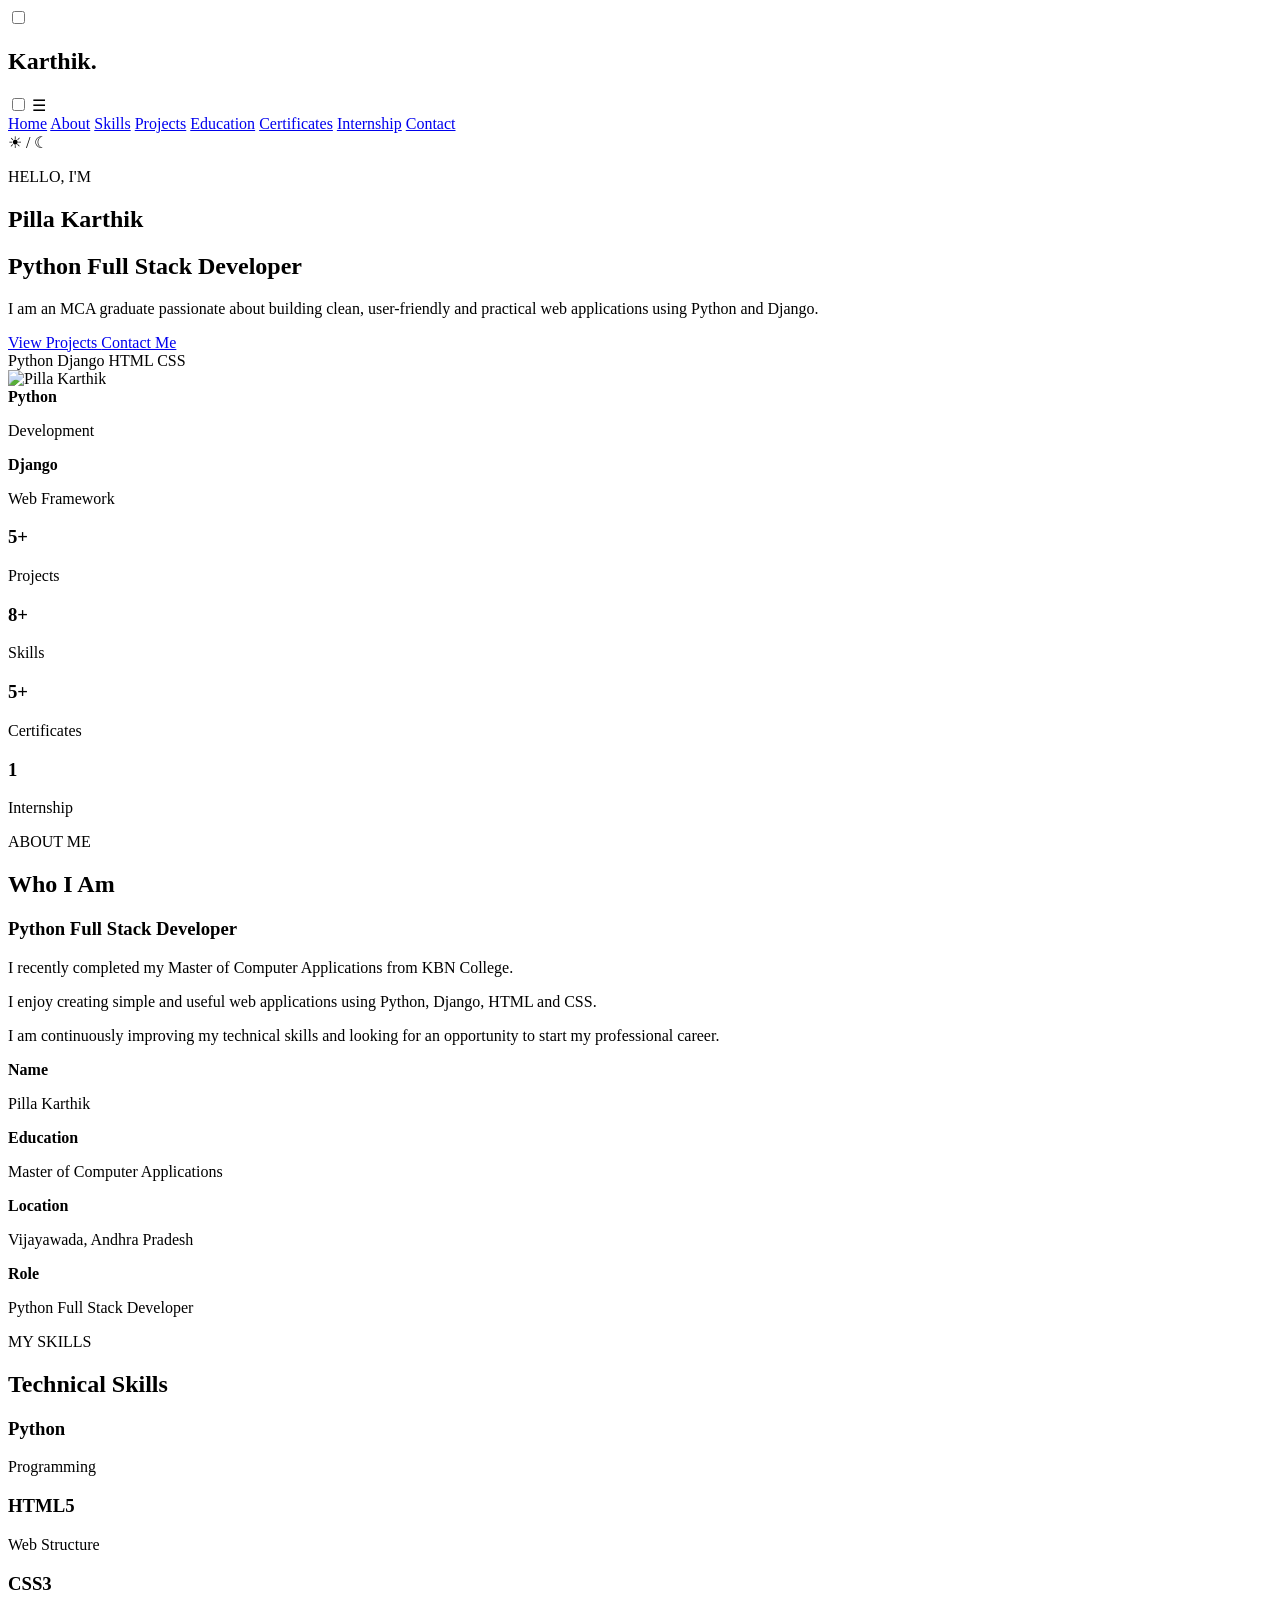
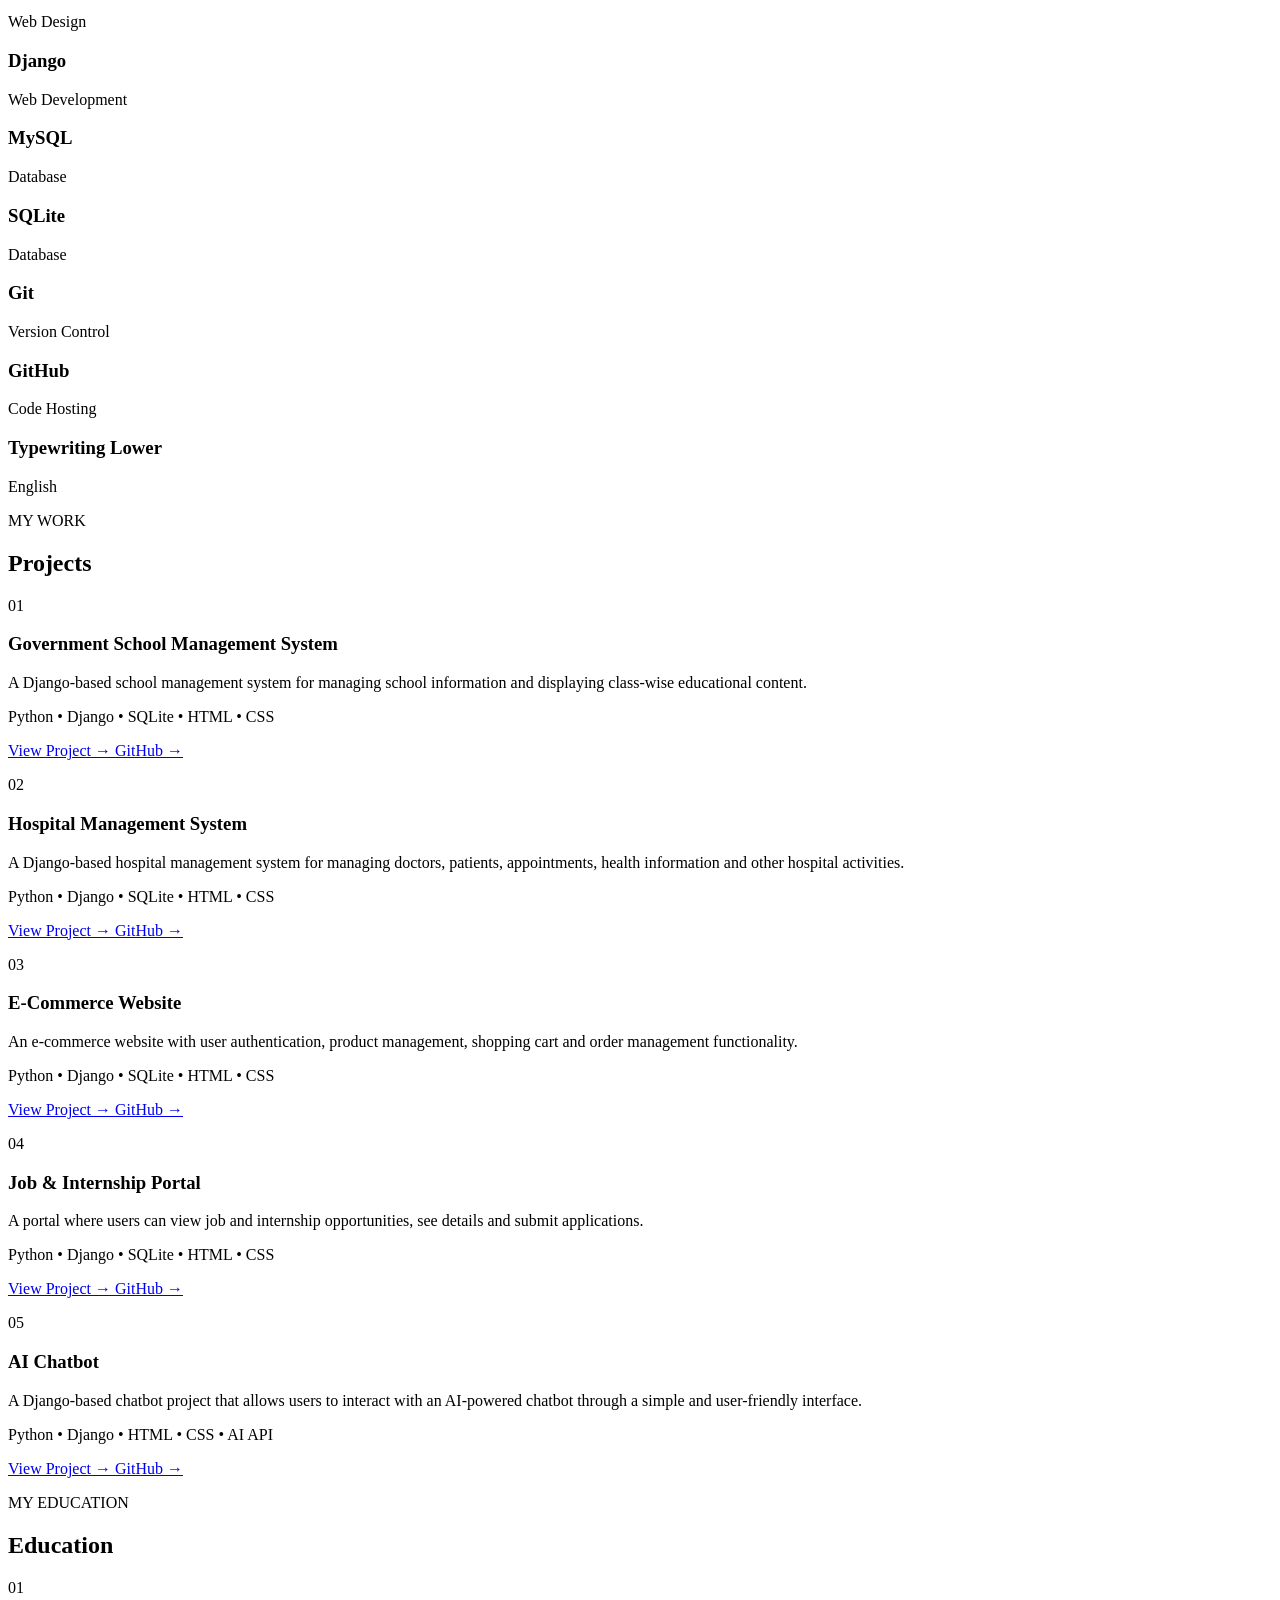
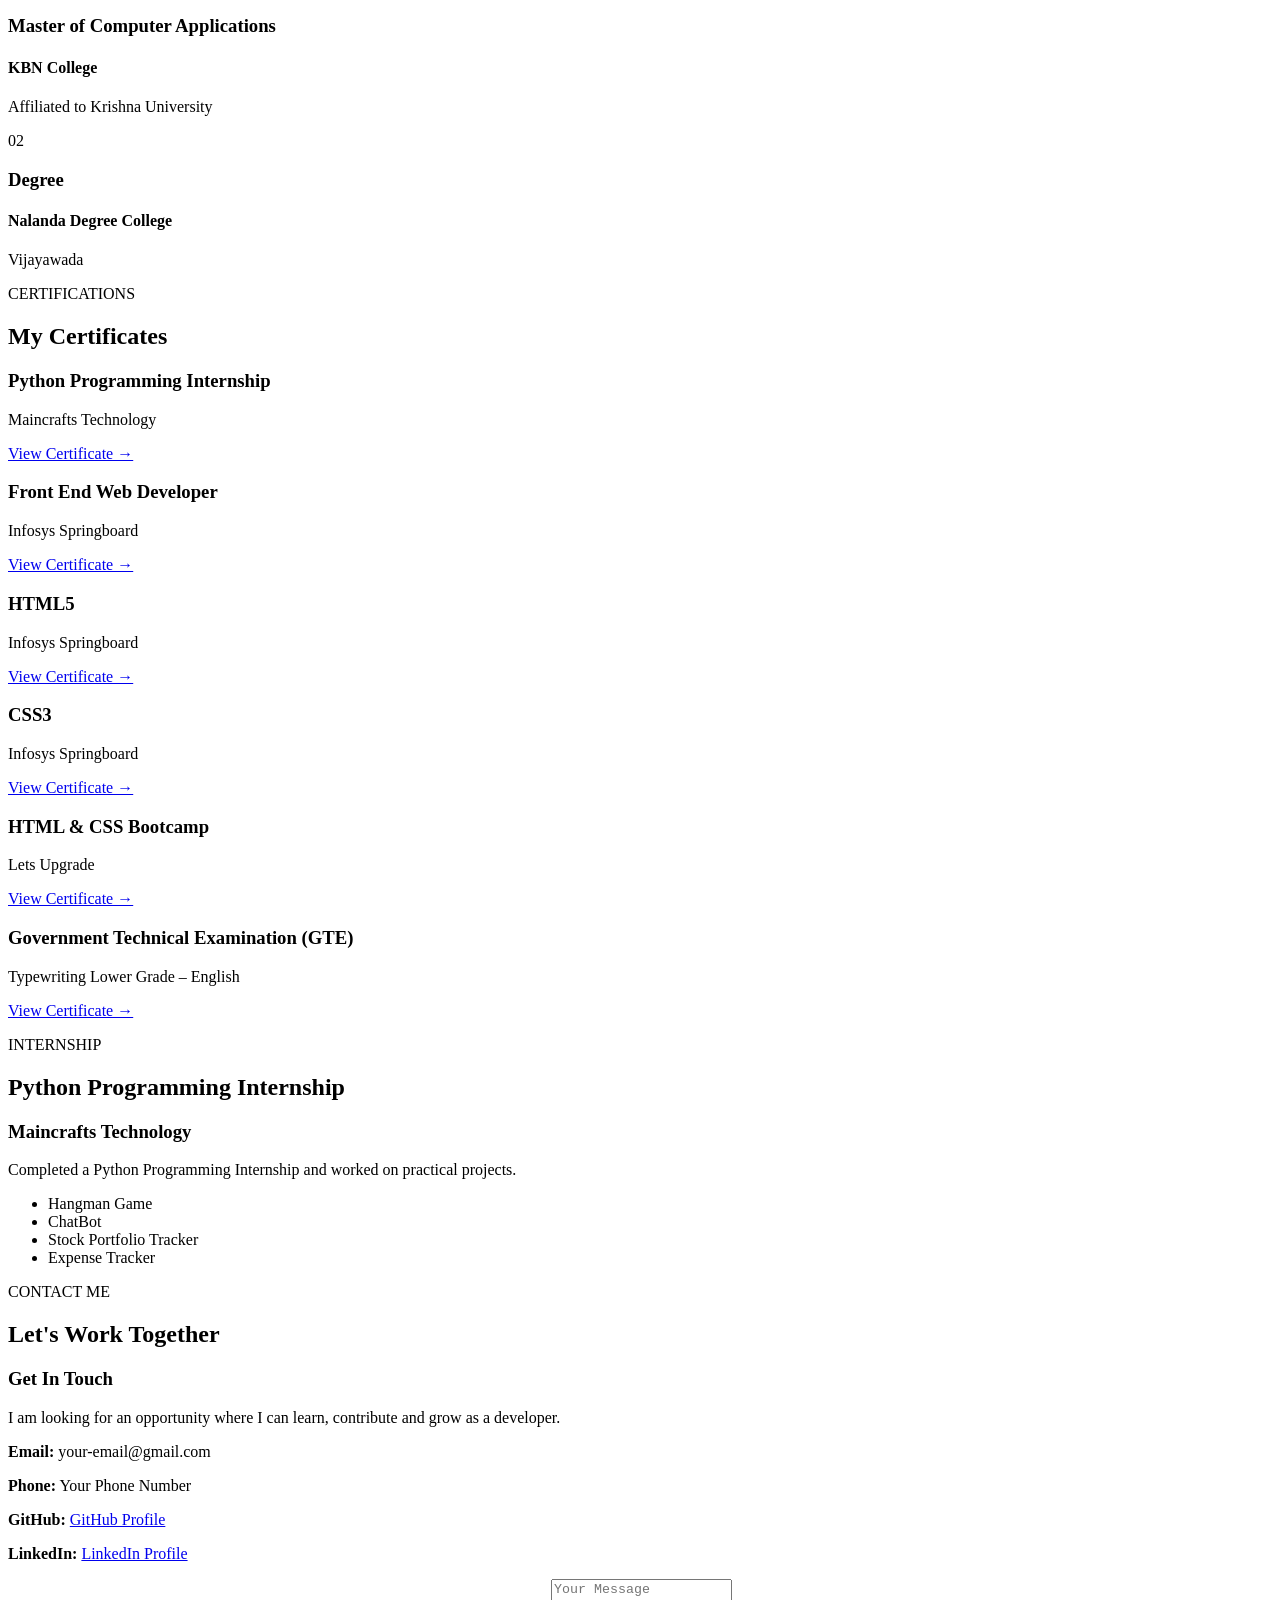
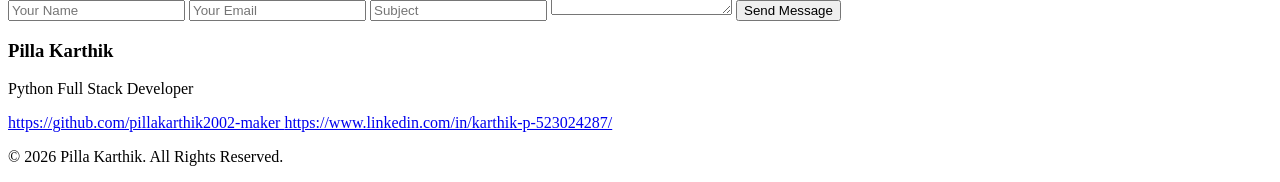
==== index.html @ e32dedef "Rename pilla-karthik-portfolio/portfolio/index.html to index.html" ====
<!DOCTYPE html>
<html lang="en">

<head>
    <meta charset="UTF-8">
    <meta name="viewport" content="width=device-width, initial-scale=1.0">

    <title>Pilla Karthik | Python Full Stack Developer</title>

    <link rel="stylesheet" href="style.css">
</head>

<body>

    <!-- Dark and Light Theme -->
    <input type="checkbox" id="theme">

    <div class="website">

        <!-- Header -->
        <header>
            <div class="container navbar">

                <div class="logo">
                    <h2>Karthik<span>.</span></h2>
                </div>

                <input type="checkbox" id="menu">

                <label for="menu" class="menu-button">
                    ☰
                </label>

                <nav>
                    <a href="#home">Home</a>
                    <a href="#about">About</a>
                    <a href="#skills">Skills</a>
                    <a href="#projects">Projects</a>
                    <a href="#education">Education</a>
                    <a href="#certifications">Certificates</a>
                    <a href="#internship">Internship</a>
                    <a href="#contact">Contact</a>
                </nav>

                <label for="theme" class="theme-button">
                    ☀ / ☾
                </label>

            </div>
        </header>


        <!-- Hero Section -->
        <section id="home" class="hero">

            <div class="container hero-content">

                <div class="hero-text">

                    <p class="small-heading">
                        HELLO, I'M
                    </p>

                    <h1>
                        Pilla <span>Karthik</span>
                    </h1>

                    <h2>
                        Python Full Stack Developer
                    </h2>

                    <p>
                        I am an MCA graduate passionate about building
                        clean, user-friendly and practical web applications
                        using Python and Django.
                    </p>

                    <div class="buttons">

                        <a href="#projects" class="button">
                            View Projects
                        </a>

                        <a href="#contact" class="button button-light">
                            Contact Me
                        </a>

                    </div>

                    <div class="technology">

                        <span>Python</span>
                        <span>Django</span>
                        <span>HTML</span>
                        <span>CSS</span>

                    </div>

                </div>


                <div class="hero-image">

                    <div class="profile-circle">

                        <img src="images/profile.jpg" alt="Pilla Karthik">

                    </div>

                    <div class="small-card python-card">
                        <strong>Python</strong>
                        <p>Development</p>
                    </div>

                    <div class="small-card django-card">
                        <strong>Django</strong>
                        <p>Web Framework</p>
                    </div>

                </div>

            </div>


            <!-- Hero Statistics -->
            <div class="container statistics">

                <div class="stat">
                    <h3>5+</h3>
                    <p>Projects</p>
                </div>

                <div class="stat">
                    <h3>8+</h3>
                    <p>Skills</p>
                </div>

                <div class="stat">
                    <h3>5+</h3>
                    <p>Certificates</p>
                </div>

                <div class="stat">
                    <h3>1</h3>
                    <p>Internship</p>
                </div>

            </div>

        </section>


        <!-- About Section -->
        <section id="about" class="section">

            <div class="container">

                <div class="section-title">

                    <p>ABOUT ME</p>

                    <h2>Who I Am</h2>

                </div>


                <div class="about-content">

                    <div class="about-text">

                        <h3>
                            Python Full Stack Developer
                        </h3>

                        <p>
                            I recently completed my Master of Computer
                            Applications from KBN College.
                        </p>

                        <p>
                            I enjoy creating simple and useful web
                            applications using Python, Django, HTML
                            and CSS.
                        </p>

                        <p>
                            I am continuously improving my technical
                            skills and looking for an opportunity to
                            start my professional career.
                        </p>

                    </div>


                    <div class="about-info">

                        <div>
                            <strong>Name</strong>
                            <p>Pilla Karthik</p>
                        </div>

                        <div>
                            <strong>Education</strong>
                            <p>Master of Computer Applications</p>
                        </div>

                        <div>
                            <strong>Location</strong>
                            <p>Vijayawada, Andhra Pradesh</p>
                        </div>

                        <div>
                            <strong>Role</strong>
                            <p>Python Full Stack Developer</p>
                        </div>

                    </div>

                </div>

            </div>

        </section>


        <!-- Skills Section -->
        <section id="skills" class="section gray">

            <div class="container">

                <div class="section-title">

                    <p>MY SKILLS</p>

                    <h2>Technical Skills</h2>

                </div>


                <div class="skills">

                    <div class="skill">
                        <h3>Python</h3>
                        <p>Programming</p>
                    </div>

                    <div class="skill">
                        <h3>HTML5</h3>
                        <p>Web Structure</p>
                    </div>

                    <div class="skill">
                        <h3>CSS3</h3>
                        <p>Web Design</p>
                    </div>

                    <div class="skill">
                        <h3>Django</h3>
                        <p>Web Development</p>
                    </div>

                    <div class="skill">
                        <h3>MySQL</h3>
                        <p>Database</p>
                    </div>

                    <div class="skill">
                        <h3>SQLite</h3>
                        <p>Database</p>
                    </div>

                    <div class="skill">
                        <h3>Git</h3>
                        <p>Version Control</p>
                    </div>

                    <div class="skill">
                        <h3>GitHub</h3>
                        <p>Code Hosting</p>
                    </div>
                    <div class="skill">
                        <h3>Typewriting Lower</h3>
                        <p>English</p>
                    </div>

                </div>

            </div>

        </section>


        <!-- Projects Section -->
        <!-- Projects Section -->
        <section id="projects" class="section">

            <div class="container">

                <div class="section-title">

                    <p>MY WORK</p>

                    <h2>Projects</h2>

                </div>


                <div class="projects">

                    <!-- Project 1 -->
                    <div class="project">

                        <p class="number">01</p>

                        <h3>
                            Government School Management System
                        </h3>

                        <p>
                            A Django-based school management system for
                            managing school information and displaying
                            class-wise educational content.
                        </p>

                        <p class="tools">
                            Python • Django • SQLite • HTML • CSS
                        </p>

                        <div class="project-links">

                            <a href="#">
                                View Project →
                            </a>

                            <a href="https://github.com/pillakarthik2002-maker/government-school-management-system"
                                target="_blank">
                                GitHub →
                            </a>

                        </div>

                    </div>


                    <!-- Project 2 -->
                    <div class="project">

                        <p class="number">02</p>

                        <h3>
                            Hospital Management System
                        </h3>

                        <p>
                            A Django-based hospital management system
                            for managing doctors, patients, appointments,
                            health information and other hospital activities.
                        </p>

                        <p class="tools">
                            Python • Django • SQLite • HTML • CSS
                        </p>

                        <div class="project-links">

                            <a href="#">
                                View Project →
                            </a>

                            <a href="https://github.com/pillakarthik2002-maker/hospital-management-system"
                                target="_blank">
                                GitHub →
                            </a>

                        </div>

                    </div>


                    <!-- Project 3 -->
                    <div class="project">

                        <p class="number">03</p>

                        <h3>
                            E-Commerce Website
                        </h3>

                        <p>
                            An e-commerce website with user authentication,
                            product management, shopping cart and
                            order management functionality.
                        </p>

                        <p class="tools">
                            Python • Django • SQLite • HTML • CSS
                        </p>

                        <div class="project-links">

                            <a href="#">
                                View Project →
                            </a>

                            <a href="https://github.com/pillakarthik2002-maker/ecommerce-project" target="_blank">
                                GitHub →
                            </a>

                        </div>

                    </div>


                    <!-- Project 4 -->
                    <div class="project">

                        <p class="number">04</p>

                        <h3>
                            Job & Internship Portal
                        </h3>

                        <p>
                            A portal where users can view job and internship
                            opportunities, see details and submit applications.
                        </p>

                        <p class="tools">
                            Python • Django • SQLite • HTML • CSS
                        </p>

                        <div class="project-links">

                            <a href="#">
                                View Project →
                            </a>

                            <a href="https://github.com/pillakarthik2002-maker/job-portal" target="_blank">
                                GitHub →
                            </a>

                        </div>

                    </div>


                    <!-- Project 5 -->
                    <div class="project">

                        <p class="number">05</p>

                        <h3>
                            AI Chatbot
                        </h3>

                        <p>
                            A Django-based chatbot project that allows
                            users to interact with an AI-powered chatbot
                            through a simple and user-friendly interface.
                        </p>

                        <p class="tools">
                            Python • Django • HTML • CSS • AI API
                        </p>

                        <div class="project-links">

                            <a href="#">
                                View Project →
                            </a>

                            <a href="#" target="_blank">
                                GitHub →
                            </a>

                        </div>

                    </div>

                </div>

            </div>

        </section>


        <!-- Education Section -->
        <section id="education" class="section gray">

            <div class="container">

                <div class="section-title">

                    <p>MY EDUCATION</p>

                    <h2>Education</h2>

                </div>


                <div class="education">

                    <div class="education-card">

                        <p class="number">
                            01
                        </p>

                        <h3>
                            Master of Computer Applications
                        </h3>

                        <h4>
                            KBN College
                        </h4>

                        <p>
                            Affiliated to Krishna University
                        </p>

                    </div>


                    <div class="education-card">

                        <p class="number">
                            02
                        </p>

                        <h3>
                            Degree
                        </h3>

                        <h4>
                            Nalanda Degree College
                        </h4>

                        <p>
                            Vijayawada
                        </p>

                    </div>

                </div>

            </div>

        </section>


        <!-- Certifications -->
        <section id="certifications" class="section">

            <div class="container">

                <div class="section-title">

                    <p>CERTIFICATIONS</p>

                    <h2>My Certificates</h2>

                </div>


                <div class="certificates">

                    <div class="certificate">

                        <h3>
                            Python Programming Internship
                        </h3>

                        <p>
                            Maincrafts Technology
                        </p>

                        <a href="#">
                            View Certificate →
                        </a>

                    </div>


                    <div class="certificate">

                        <h3>
                            Front End Web Developer
                        </h3>

                        <p>
                            Infosys Springboard
                        </p>

                        <a href="#">
                            View Certificate →
                        </a>

                    </div>


                    <div class="certificate">

                        <h3>
                            HTML5
                        </h3>

                        <p>
                            Infosys Springboard
                        </p>

                        <a href="#">
                            View Certificate →
                        </a>

                    </div>


                    <div class="certificate">

                        <h3>
                            CSS3
                        </h3>

                        <p>
                            Infosys Springboard
                        </p>

                        <a href="#">
                            View Certificate →
                        </a>

                    </div>


                    <div class="certificate">

                        <h3>
                            HTML & CSS Bootcamp
                        </h3>

                        <p>
                            Lets Upgrade
                        </p>

                        <a href="#">
                            View Certificate →
                        </a>

                    </div>
                    <div class="certificate">
                        <h3>
                            Government Technical Examination (GTE)
                        </h3>
                        <p>
                            Typewriting Lower Grade – English
                        </p>
                        <a href="#">
                            View Certificate →
                        </a>
                    </div>

                </div>

            </div>

        </section>


        <!-- Internship -->
        <section id="internship" class="section gray">

            <div class="container">

                <div class="section-title">

                    <p>INTERNSHIP</p>

                    <h2>Python Programming Internship</h2>

                </div>


                <div class="internship">

                    <h3>
                        Maincrafts Technology
                    </h3>

                    <p>
                        Completed a Python Programming Internship
                        and worked on practical projects.
                    </p>

                    <ul>
                        <li>Hangman Game</li>
                        <li>ChatBot</li>
                        <li>Stock Portfolio Tracker</li>
                        <li>Expense Tracker</li>
                    </ul>

                </div>

            </div>

        </section>


        <!-- Contact -->
        <section id="contact" class="section">

            <div class="container">

                <div class="section-title">

                    <p>CONTACT ME</p>

                    <h2>Let's Work Together</h2>

                </div>


                <div class="contact">

                    <div class="contact-info">

                        <h3>
                            Get In Touch
                        </h3>

                        <p>
                            I am looking for an opportunity where
                            I can learn, contribute and grow as
                            a developer.
                        </p>

                        <p>
                            <strong>Email:</strong>
                            your-email@gmail.com
                        </p>

                        <p>
                            <strong>Phone:</strong>
                            Your Phone Number
                        </p>

                        <p>
                            <strong>GitHub:</strong>
                            <a href="https://github.com/pillakarthik2002-maker" target="_blank">
                                GitHub Profile
                            </a>
                        </p>

                        <p>
                            <strong>LinkedIn:</strong>
                            <a href="https://www.linkedin.com/in/karthik-p-523024287/" target="_blank">
                                LinkedIn Profile
                            </a>
                        </p>

                    </div>


                    <form>

                        <input type="text" placeholder="Your Name">

                        <input type="email" placeholder="Your Email">

                        <input type="text" placeholder="Subject">

                        <textarea placeholder="Your Message"></textarea>

                        <button type="submit">
                            Send Message
                        </button>

                    </form>

                </div>

            </div>

        </section>


        <!-- Footer -->
        <footer>

            <div class="container">

                <h3>
                    Pilla Karthik
                </h3>

                <p>
                    Python Full Stack Developer
                </p>

                <div class="footer-links">

                    <a href="https://github.com/pillakarthik2002-maker" target="_blank">
                        https://github.com/pillakarthik2002-maker
                    </a>

                    <a href="https://www.linkedin.com/in/karthik-p-523024287/" target="_blank">
                        https://www.linkedin.com/in/karthik-p-523024287/
                    </a>

                </div>

                <p>
                    © 2026 Pilla Karthik. All Rights Reserved.
                </p>

            </div>

        </footer>

    </div>

</body>

</html>
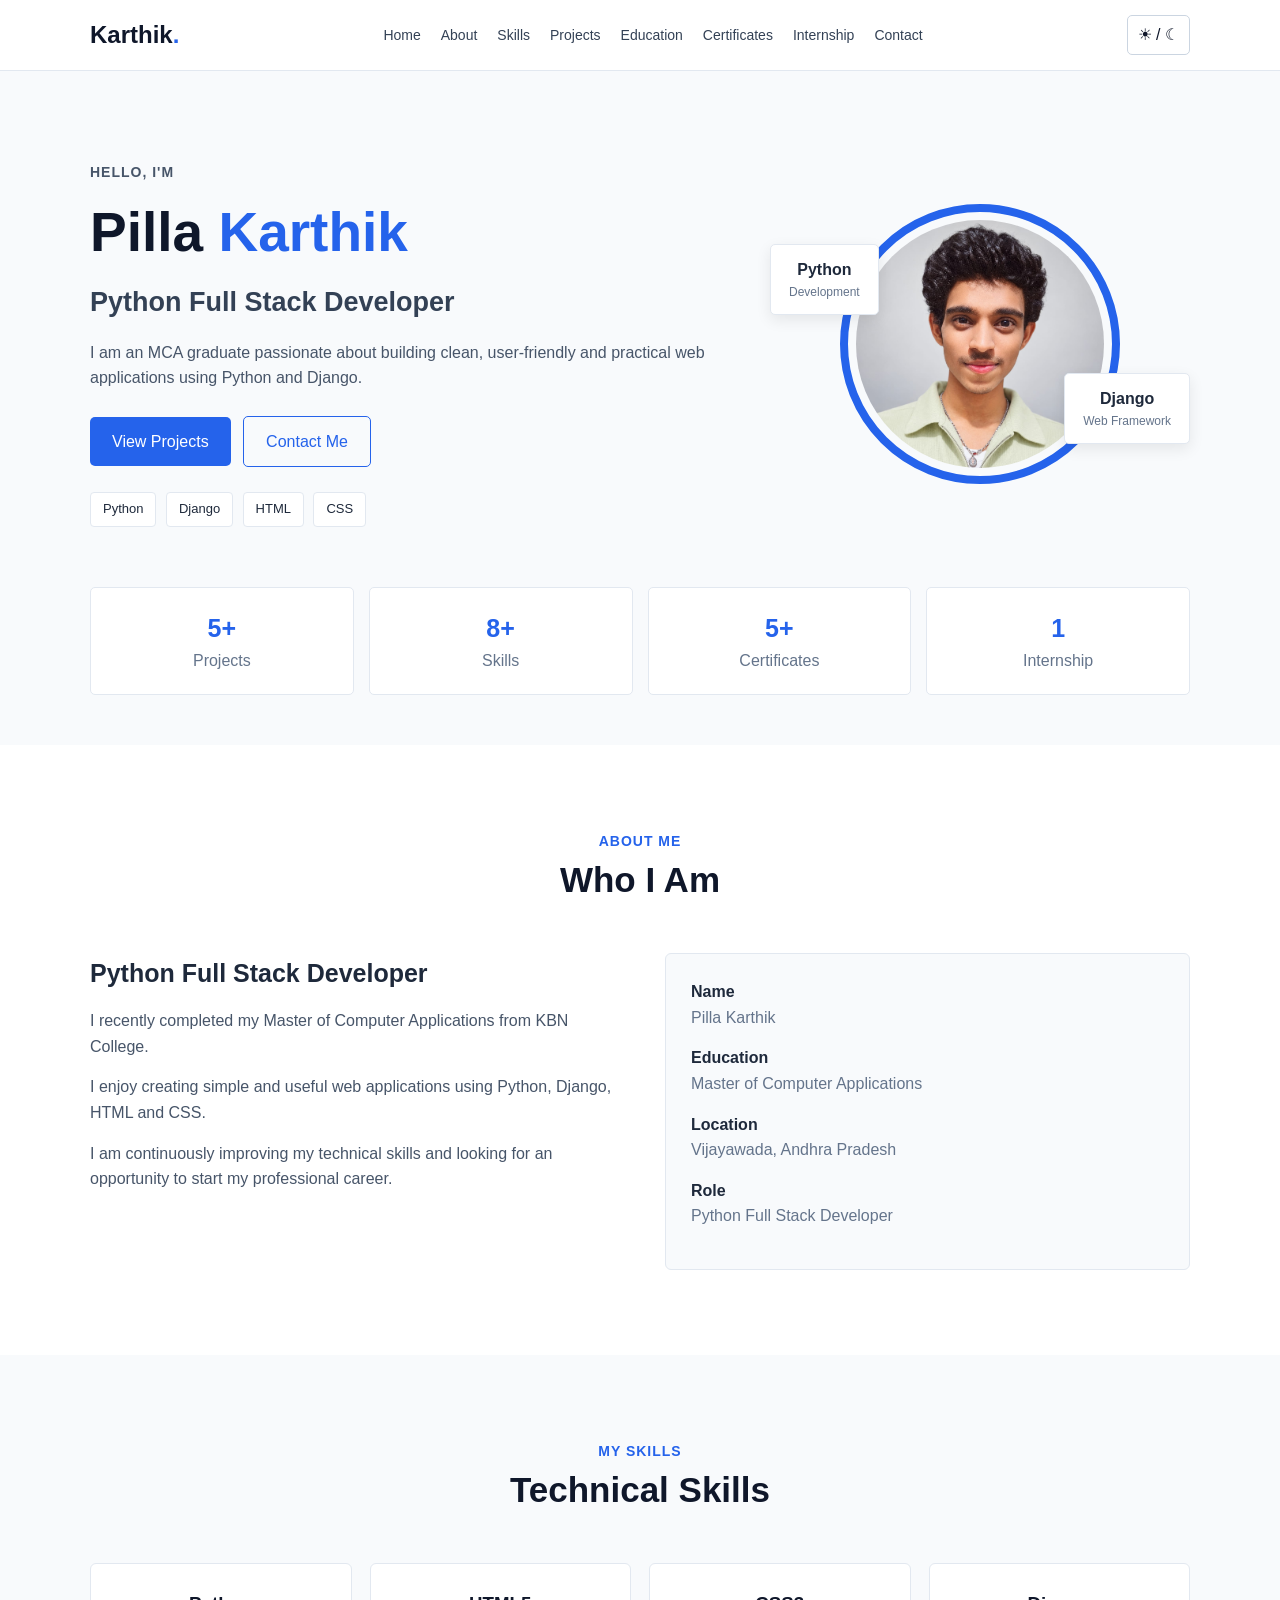
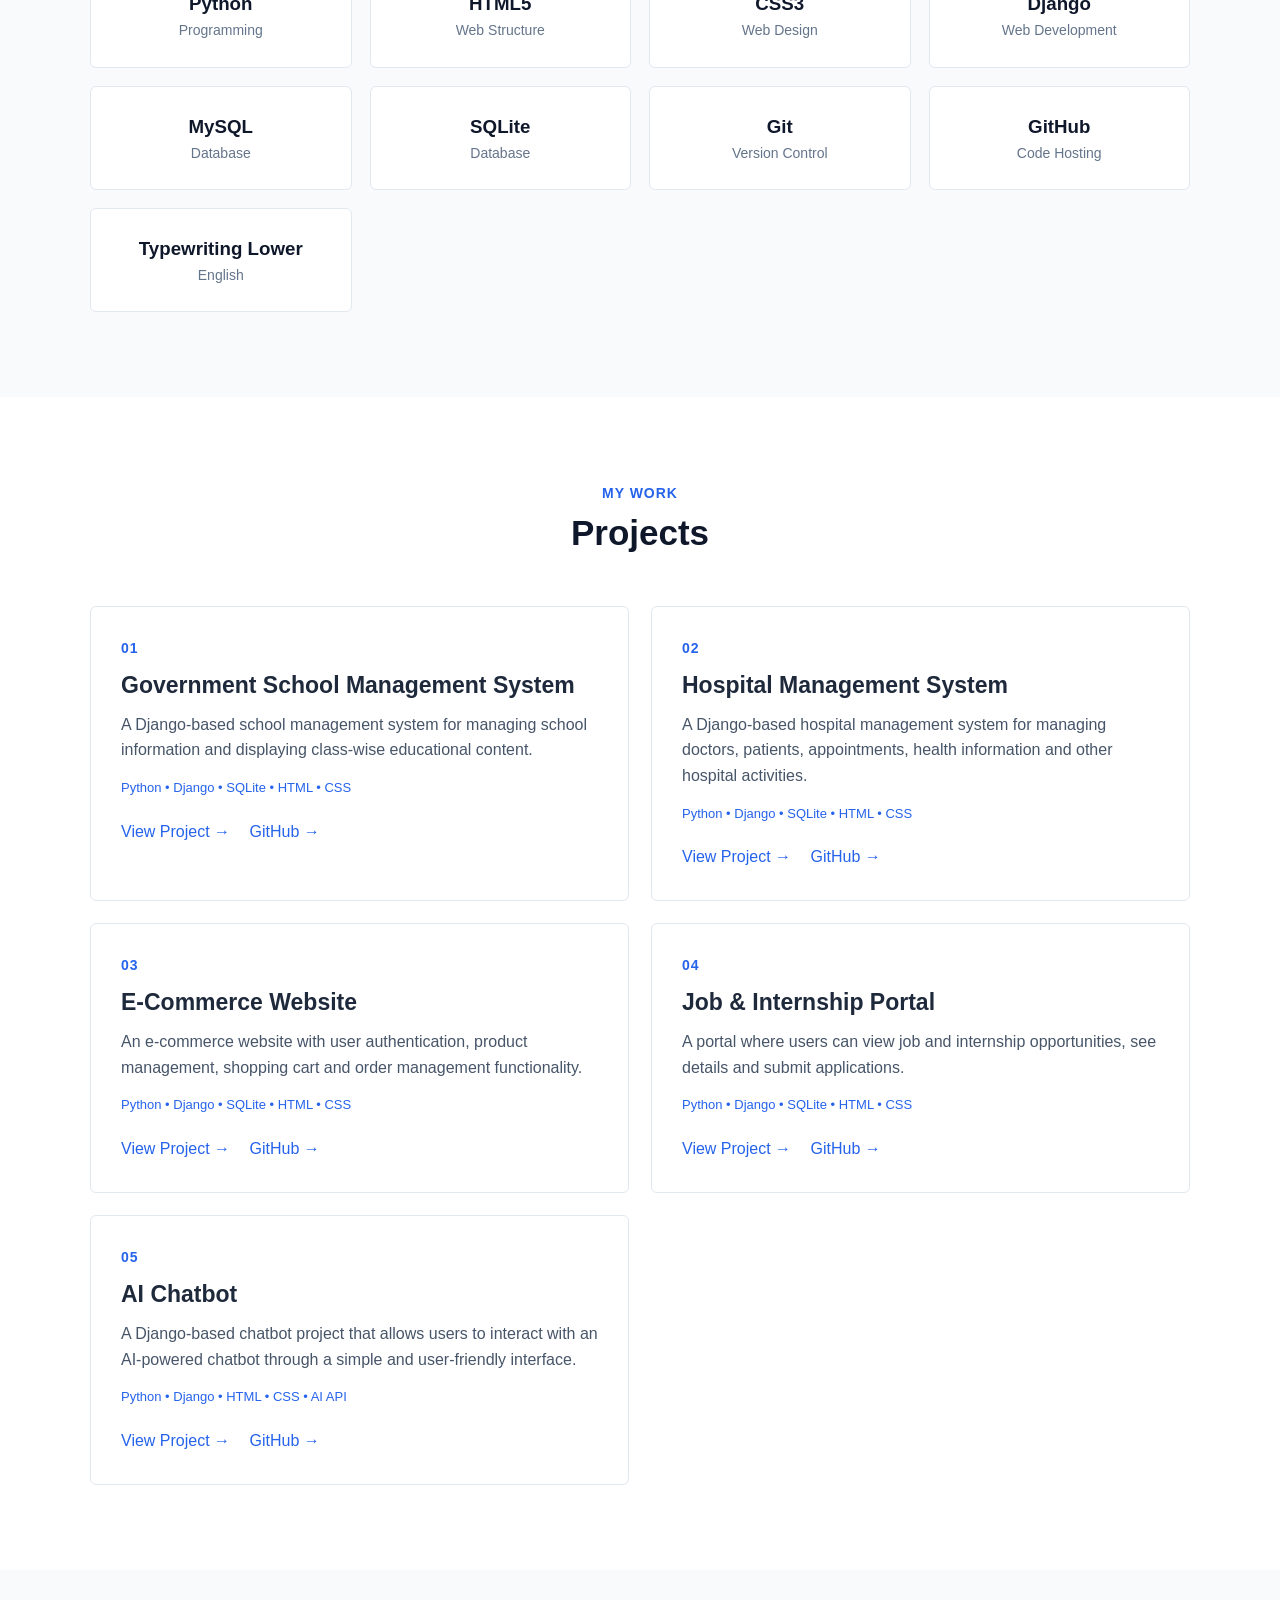
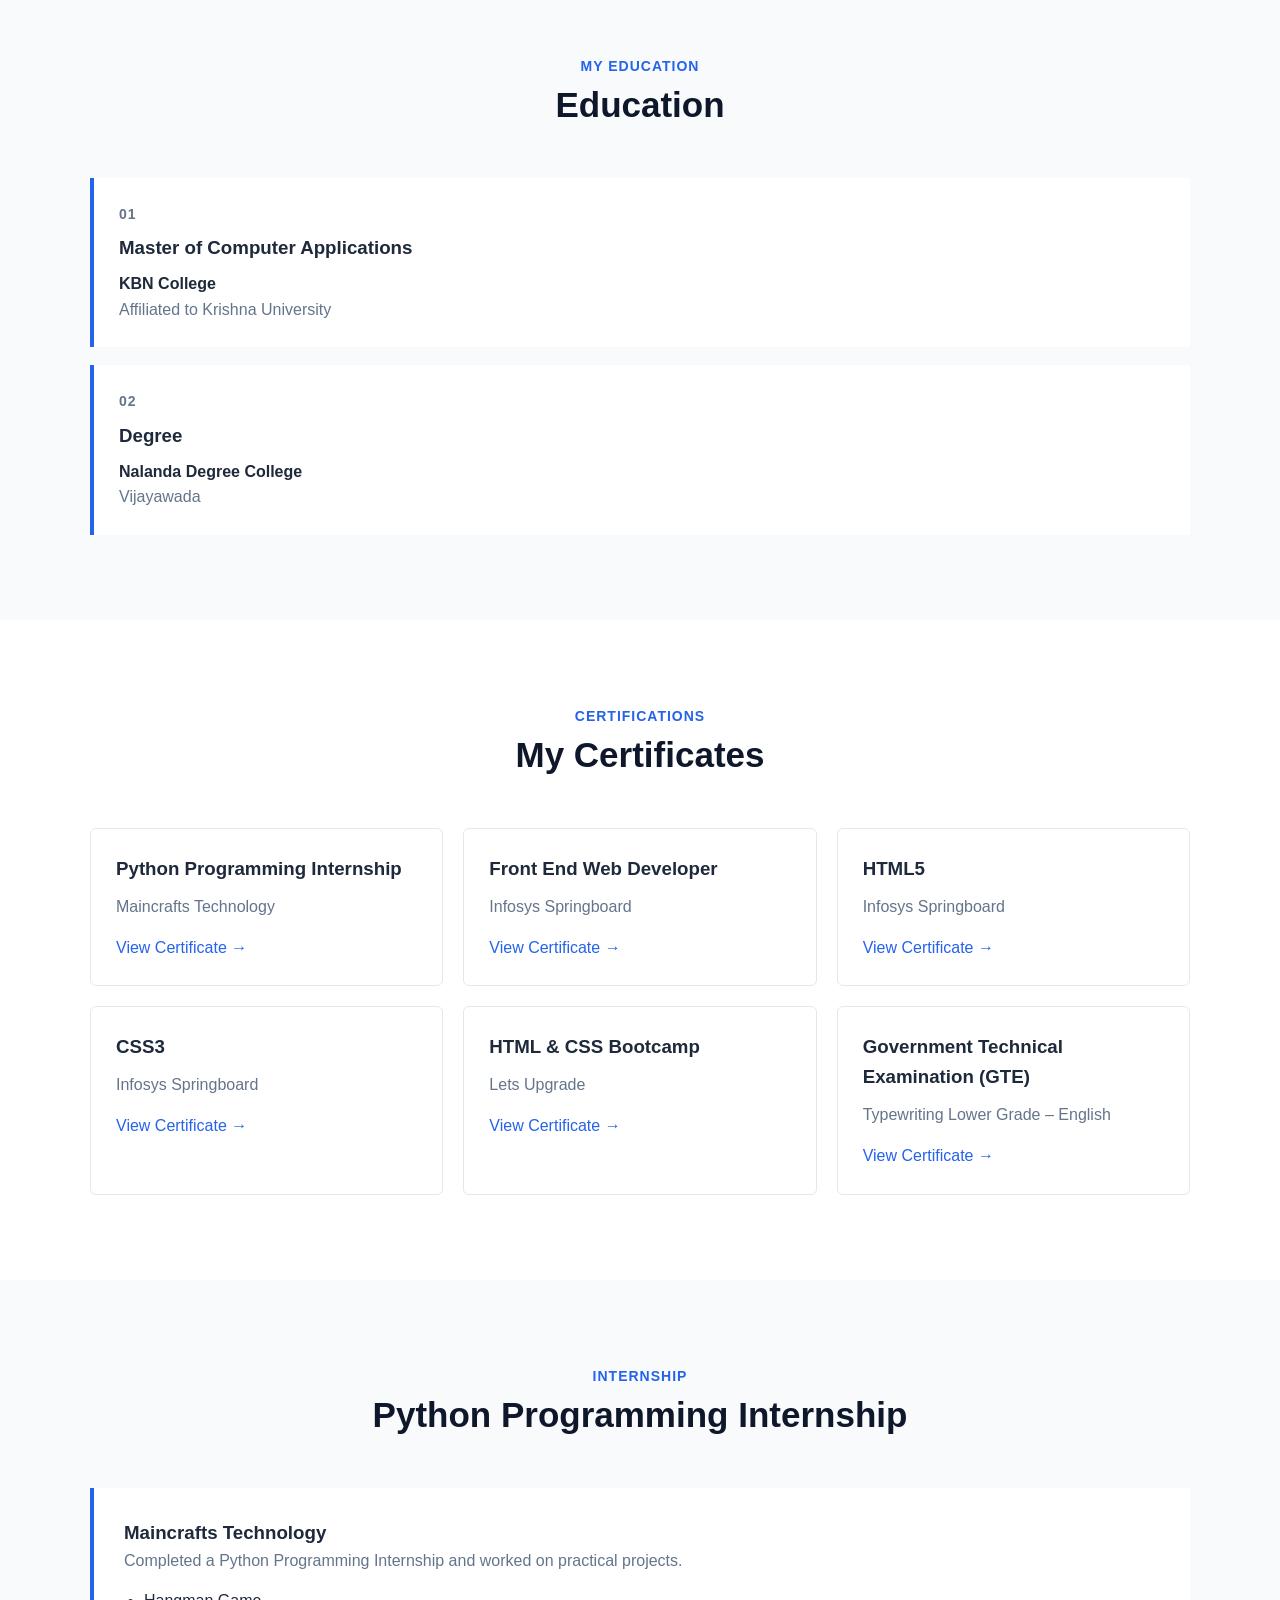
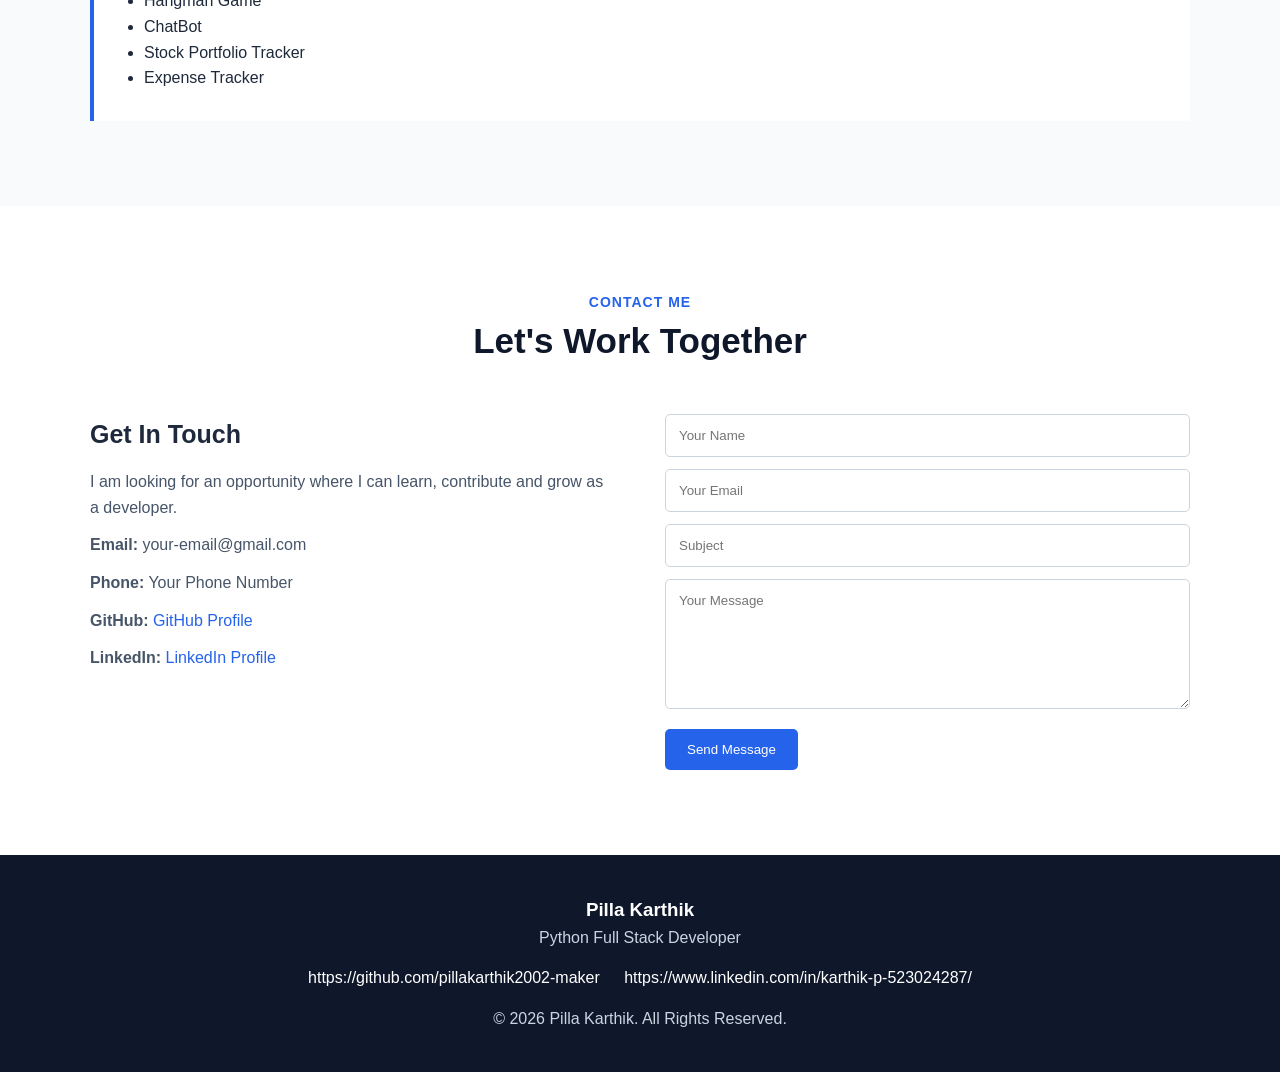
==== commit 83395e5c: "Update image source in index.html" ====
--- a/index.html
+++ b/index.html
@@ -103,7 +103,7 @@
 
                     <div class="profile-circle">
 
-                        <img src="images/profile.jpg" alt="Pilla Karthik">
+                        <img src="profile.jpg" alt="Pilla Karthik">
 
                     </div>
 
--- a/style.css
+++ b/style.css
@@ -0,0 +1,659 @@
+* {
+    margin: 0;
+    padding: 0;
+    box-sizing: border-box;
+}
+
+html {
+    scroll-behavior: smooth;
+}
+
+body {
+    font-family: Arial, sans-serif;
+    background-color: #ffffff;
+    color: #1e293b;
+    line-height: 1.6;
+}
+
+a {
+    text-decoration: none;
+}
+
+.container {
+    width: 90%;
+    max-width: 1100px;
+    margin: auto;
+}
+
+
+/* =========================
+   HEADER
+========================= */
+
+header {
+    background-color: #ffffff;
+    border-bottom: 1px solid #e2e8f0;
+    position: sticky;
+    top: 0;
+    z-index: 10;
+}
+
+.navbar {
+    min-height: 70px;
+    display: flex;
+    align-items: center;
+    justify-content: space-between;
+}
+
+.logo {
+    color: #0f172a;
+}
+
+.logo span {
+    color: #2563eb;
+}
+
+nav {
+    display: flex;
+    gap: 20px;
+}
+
+nav a {
+    color: #334155;
+    font-size: 14px;
+}
+
+nav a:hover {
+    color: #2563eb;
+}
+
+.theme-button {
+    border: 1px solid #cbd5e1;
+    padding: 6px 10px;
+    border-radius: 5px;
+    cursor: pointer;
+    color: #0f172a;
+}
+
+#theme,
+#menu {
+    display: none;
+}
+
+.menu-button {
+    display: none;
+    font-size: 25px;
+    cursor: pointer;
+}
+
+
+/* =========================
+   HERO
+========================= */
+
+.hero {
+    background-color: #f8fafc;
+    padding: 90px 0 50px;
+}
+
+.hero-content {
+    display: grid;
+    grid-template-columns: 1.5fr 1fr;
+    align-items: center;
+    gap: 50px;
+}
+
+.small-heading,
+.section-title p,
+.number {
+    color: #2563eb;
+    font-size: 14px;
+    font-weight: bold;
+    letter-spacing: 1px;
+}
+
+.hero h1 {
+    font-size: 55px;
+    color: #0f172a;
+    margin: 5px 0;
+}
+
+.hero h1 span {
+    color: #2563eb;
+}
+
+.hero h2 {
+    font-size: 27px;
+    color: #334155;
+    margin-bottom: 15px;
+}
+
+.hero-text > p {
+    color: #475569;
+    max-width: 650px;
+}
+
+.buttons {
+    margin-top: 25px;
+}
+
+.button {
+    display: inline-block;
+    background-color: #2563eb;
+    color: white;
+    padding: 12px 22px;
+    border-radius: 5px;
+    margin-right: 8px;
+}
+
+.button-light {
+    background-color: transparent;
+    color: #2563eb;
+    border: 1px solid #2563eb;
+}
+
+.technology {
+    margin-top: 25px;
+}
+
+.technology span {
+    display: inline-block;
+    border: 1px solid #e2e8f0;
+    background-color: white;
+    padding: 6px 12px;
+    margin-right: 5px;
+    border-radius: 4px;
+    font-size: 13px;
+}
+
+.hero-image {
+    position: relative;
+    text-align: center;
+}
+
+.profile-circle {
+    width: 280px;
+    height: 280px;
+    margin: auto;
+    border: 8px solid #2563eb;
+    border-radius: 50%;
+    padding: 8px;
+}
+
+.profile-circle img {
+    width: 100%;
+    height: 100%;
+    border-radius: 50%;
+    object-fit: cover;
+}
+
+.small-card {
+    position: absolute;
+    background-color: white;
+    border: 1px solid #e2e8f0;
+    padding: 12px 18px;
+    border-radius: 5px;
+    box-shadow: 0 5px 15px #00000015;
+}
+
+.small-card p {
+    color: #64748b;
+    font-size: 12px;
+}
+
+.python-card {
+    left: 0;
+    top: 40px;
+}
+
+.django-card {
+    right: 0;
+    bottom: 40px;
+}
+
+.statistics {
+    display: grid;
+    grid-template-columns: repeat(4, 1fr);
+    gap: 15px;
+    margin-top: 60px;
+}
+
+.stat {
+    background-color: white;
+    border: 1px solid #e2e8f0;
+    padding: 20px;
+    text-align: center;
+    border-radius: 5px;
+}
+
+.stat h3 {
+    color: #2563eb;
+    font-size: 25px;
+}
+
+.stat p {
+    color: #64748b;
+}
+
+
+/* =========================
+   SECTIONS
+========================= */
+
+.section {
+    padding: 85px 0;
+}
+
+.gray {
+    background-color: #f8fafc;
+}
+
+.section-title {
+    text-align: center;
+    margin-bottom: 45px;
+}
+
+.section-title h2 {
+    font-size: 35px;
+    color: #0f172a;
+}
+
+
+/* =========================
+   ABOUT
+========================= */
+
+.about-content {
+    display: grid;
+    grid-template-columns: 1fr 1fr;
+    gap: 50px;
+}
+
+.about-text h3 {
+    font-size: 25px;
+    margin-bottom: 15px;
+}
+
+.about-text p {
+    color: #475569;
+    margin-bottom: 15px;
+}
+
+.about-info {
+    background-color: #f8fafc;
+    border: 1px solid #e2e8f0;
+    padding: 25px;
+    border-radius: 6px;
+}
+
+.about-info div {
+    margin-bottom: 15px;
+}
+
+.about-info p {
+    color: #64748b;
+}
+
+
+/* =========================
+   SKILLS
+========================= */
+
+.skills {
+    display: grid;
+    grid-template-columns: repeat(4, 1fr);
+    gap: 18px;
+}
+
+.skill {
+    background-color: white;
+    border: 1px solid #e2e8f0;
+    padding: 25px;
+    text-align: center;
+    border-radius: 6px;
+}
+
+.skill h3 {
+    color: #0f172a;
+}
+
+.skill p {
+    color: #64748b;
+    font-size: 14px;
+}
+
+
+/* =========================
+   PROJECTS
+========================= */
+
+.projects {
+    display: grid;
+    grid-template-columns: 1fr 1fr;
+    gap: 22px;
+}
+
+.project {
+    border: 1px solid #e2e8f0;
+    padding: 30px;
+    border-radius: 6px;
+    background-color: white;
+}
+
+.project h3 {
+    font-size: 23px;
+    margin: 8px 0;
+}
+
+.project > p:not(.number):not(.tools) {
+    color: #475569;
+}
+
+.tools {
+    color: #2563eb;
+    font-size: 13px;
+    margin-top: 15px;
+}
+
+.project-links {
+    margin-top: 20px;
+}
+
+.project-links a {
+    color: #2563eb;
+    margin-right: 15px;
+}
+
+
+/* =========================
+   EDUCATION
+========================= */
+
+.education {
+    display: grid;
+    gap: 18px;
+}
+
+.education-card {
+    background-color: white;
+    border-left: 4px solid #2563eb;
+    padding: 25px;
+}
+
+.education-card h3 {
+    margin: 8px 0;
+}
+
+.education-card p {
+    color: #64748b;
+}
+
+
+/* =========================
+   CERTIFICATES
+========================= */
+
+.certificates {
+    display: grid;
+    grid-template-columns: repeat(3, 1fr);
+    gap: 20px;
+}
+
+.certificate {
+    border: 1px solid #e2e8f0;
+    padding: 25px;
+    border-radius: 6px;
+    background-color: white;
+}
+
+.certificate h3 {
+    margin-bottom: 10px;
+}
+
+.certificate p {
+    color: #64748b;
+}
+
+.certificate a {
+    display: inline-block;
+    color: #2563eb;
+    margin-top: 15px;
+}
+
+
+/* =========================
+   INTERNSHIP
+========================= */
+
+.internship {
+    background-color: white;
+    border-left: 4px solid #2563eb;
+    padding: 30px;
+}
+
+.internship p {
+    color: #64748b;
+}
+
+.internship ul {
+    padding-left: 20px;
+    margin-top: 15px;
+}
+
+
+/* =========================
+   CONTACT
+========================= */
+
+.contact {
+    display: grid;
+    grid-template-columns: 1fr 1fr;
+    gap: 50px;
+}
+
+.contact h3 {
+    font-size: 25px;
+    margin-bottom: 15px;
+}
+
+.contact-info p {
+    color: #475569;
+    margin-bottom: 12px;
+}
+
+.contact-info a {
+    color: #2563eb;
+}
+
+form input,
+form textarea {
+    width: 100%;
+    padding: 13px;
+    border: 1px solid #cbd5e1;
+    border-radius: 5px;
+    margin-bottom: 12px;
+    font-family: Arial, sans-serif;
+}
+
+form textarea {
+    height: 130px;
+    resize: vertical;
+}
+
+form button {
+    background-color: #2563eb;
+    color: white;
+    border: none;
+    padding: 13px 22px;
+    border-radius: 5px;
+    cursor: pointer;
+}
+
+
+/* =========================
+   FOOTER
+========================= */
+
+footer {
+    background-color: #0f172a;
+    color: white;
+    text-align: center;
+    padding: 40px 0;
+}
+
+footer p {
+    color: #cbd5e1;
+}
+
+.footer-links {
+    margin: 15px 0;
+}
+
+.footer-links a {
+    color: white;
+    margin: 0 10px;
+}
+
+
+/* =========================
+   DARK THEME
+========================= */
+
+#theme:checked ~ .website {
+    background-color: #0f172a;
+    color: #e2e8f0;
+}
+
+#theme:checked ~ .website header {
+    background-color: #0f172a;
+    border-color: #334155;
+}
+
+#theme:checked ~ .website .logo,
+#theme:checked ~ .website nav a,
+#theme:checked ~ .website .theme-button,
+#theme:checked ~ .website .section-title h2,
+#theme:checked ~ .website .hero h1,
+#theme:checked ~ .website .hero h2,
+#theme:checked ~ .website .about-text h3,
+#theme:checked ~ .website .skill h3 {
+    color: #f8fafc;
+}
+
+#theme:checked ~ .website .hero,
+#theme:checked ~ .website .gray {
+    background-color: #111827;
+}
+
+#theme:checked ~ .website .hero-text > p,
+#theme:checked ~ .website .about-text p,
+#theme:checked ~ .website .about-info p,
+#theme:checked ~ .website .project > p,
+#theme:checked ~ .website .contact-info p {
+    color: #cbd5e1;
+}
+
+#theme:checked ~ .website .about-info,
+#theme:checked ~ .website .skill,
+#theme:checked ~ .website .project,
+#theme:checked ~ .website .certificate,
+#theme:checked ~ .website .education-card,
+#theme:checked ~ .website .internship,
+#theme:checked ~ .website .stat,
+#theme:checked ~ .website .technology span,
+#theme:checked ~ .website .small-card {
+    background-color: #1e293b;
+    border-color: #334155;
+}
+
+#theme:checked ~ .website form input,
+#theme:checked ~ .website form textarea {
+    background-color: #1e293b;
+    color: white;
+    border-color: #475569;
+}
+
+
+/* =========================
+   MOBILE
+========================= */
+
+@media (max-width: 850px) {
+
+    .menu-button {
+        display: block;
+    }
+
+    nav {
+        display: none;
+        position: absolute;
+        top: 70px;
+        left: 5%;
+        right: 5%;
+        background-color: white;
+        border: 1px solid #e2e8f0;
+        padding: 15px;
+    }
+
+    nav a {
+        display: block;
+        padding: 8px;
+    }
+
+    #menu:checked ~ nav {
+        display: block;
+    }
+
+    .hero-content,
+    .about-content,
+    .contact {
+        grid-template-columns: 1fr;
+    }
+
+    .hero {
+        text-align: center;
+    }
+
+    .hero-text {
+        margin: auto;
+    }
+
+    .skills {
+        grid-template-columns: 1fr 1fr;
+    }
+
+    .certificates {
+        grid-template-columns: 1fr 1fr;
+    }
+
+    .statistics {
+        grid-template-columns: 1fr 1fr;
+    }
+}
+
+@media (max-width: 550px) {
+
+    .hero h1 {
+        font-size: 40px;
+    }
+
+    .hero h2 {
+        font-size: 22px;
+    }
+
+    .profile-circle {
+        width: 230px;
+        height: 230px;
+    }
+
+    .skills,
+    .projects,
+    .certificates,
+    .statistics {
+        grid-template-columns: 1fr;
+    }
+
+    .small-card {
+        display: none;
+    }
+}
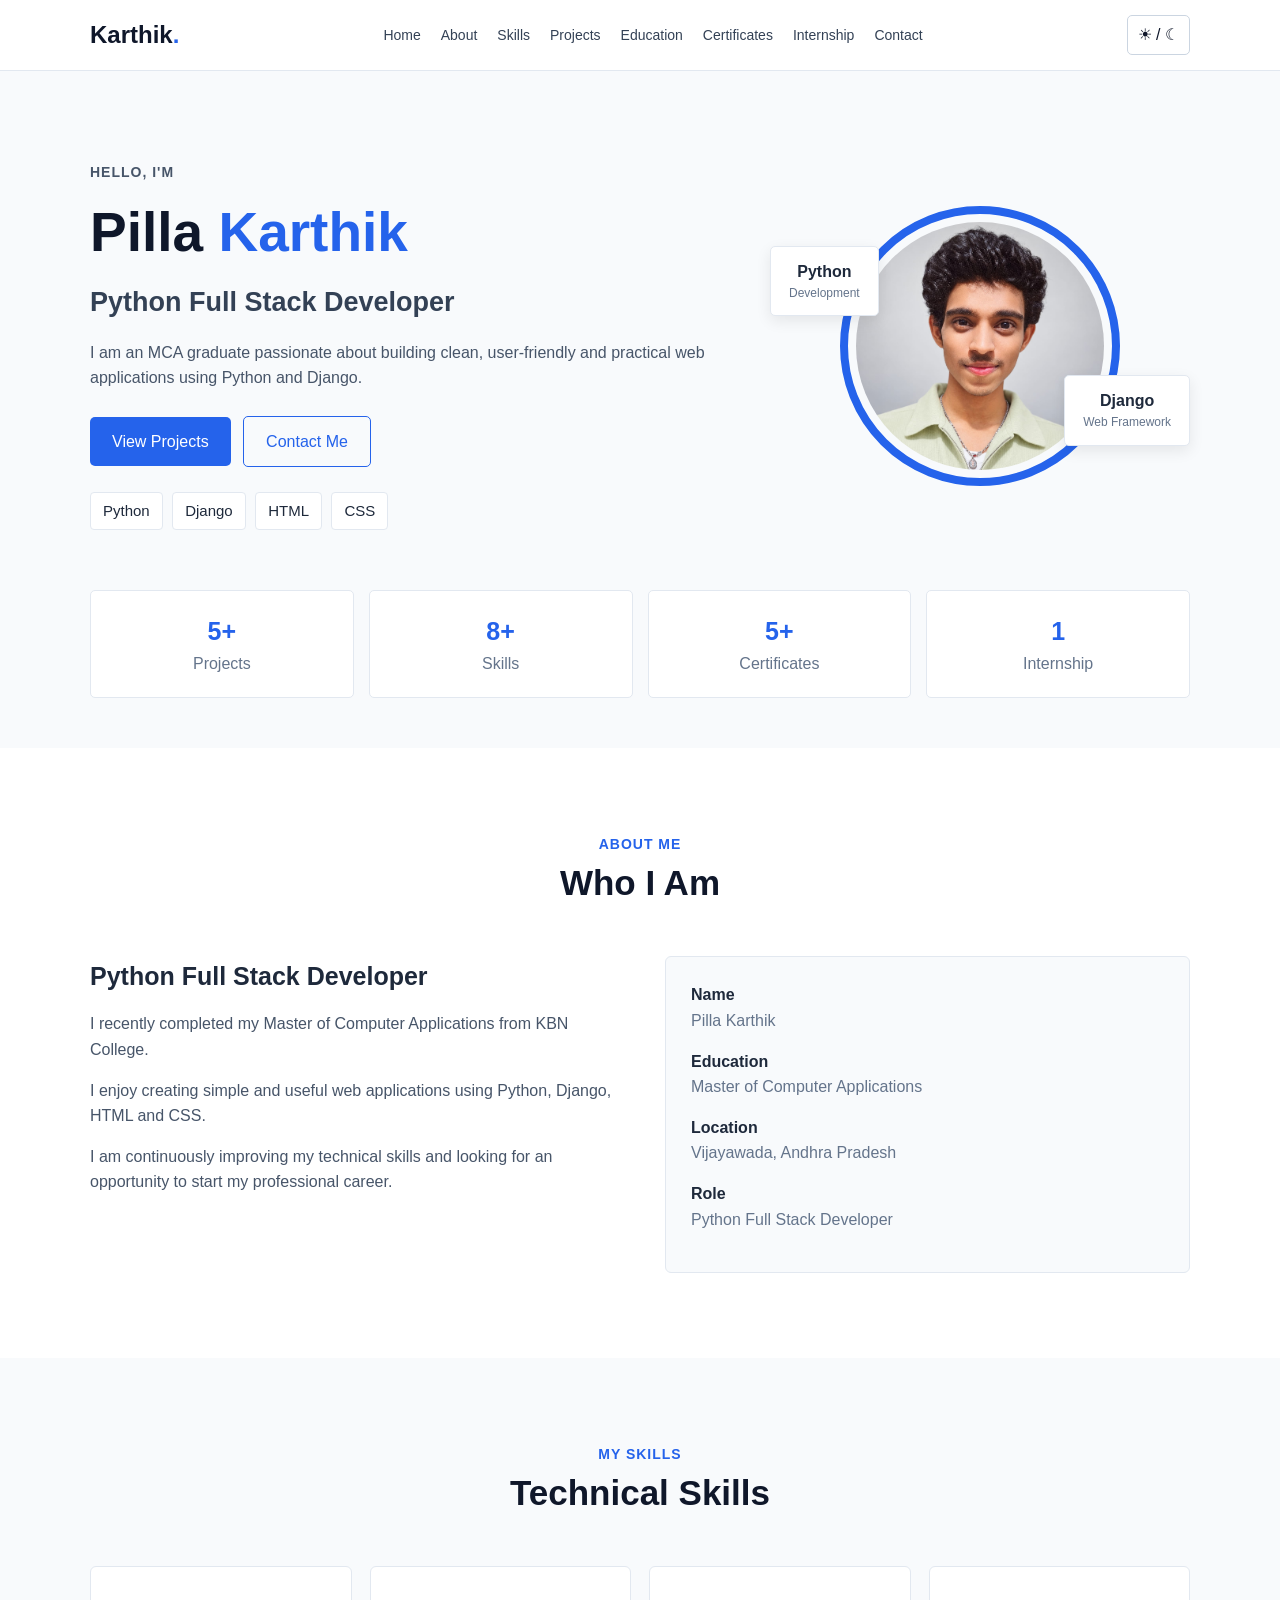
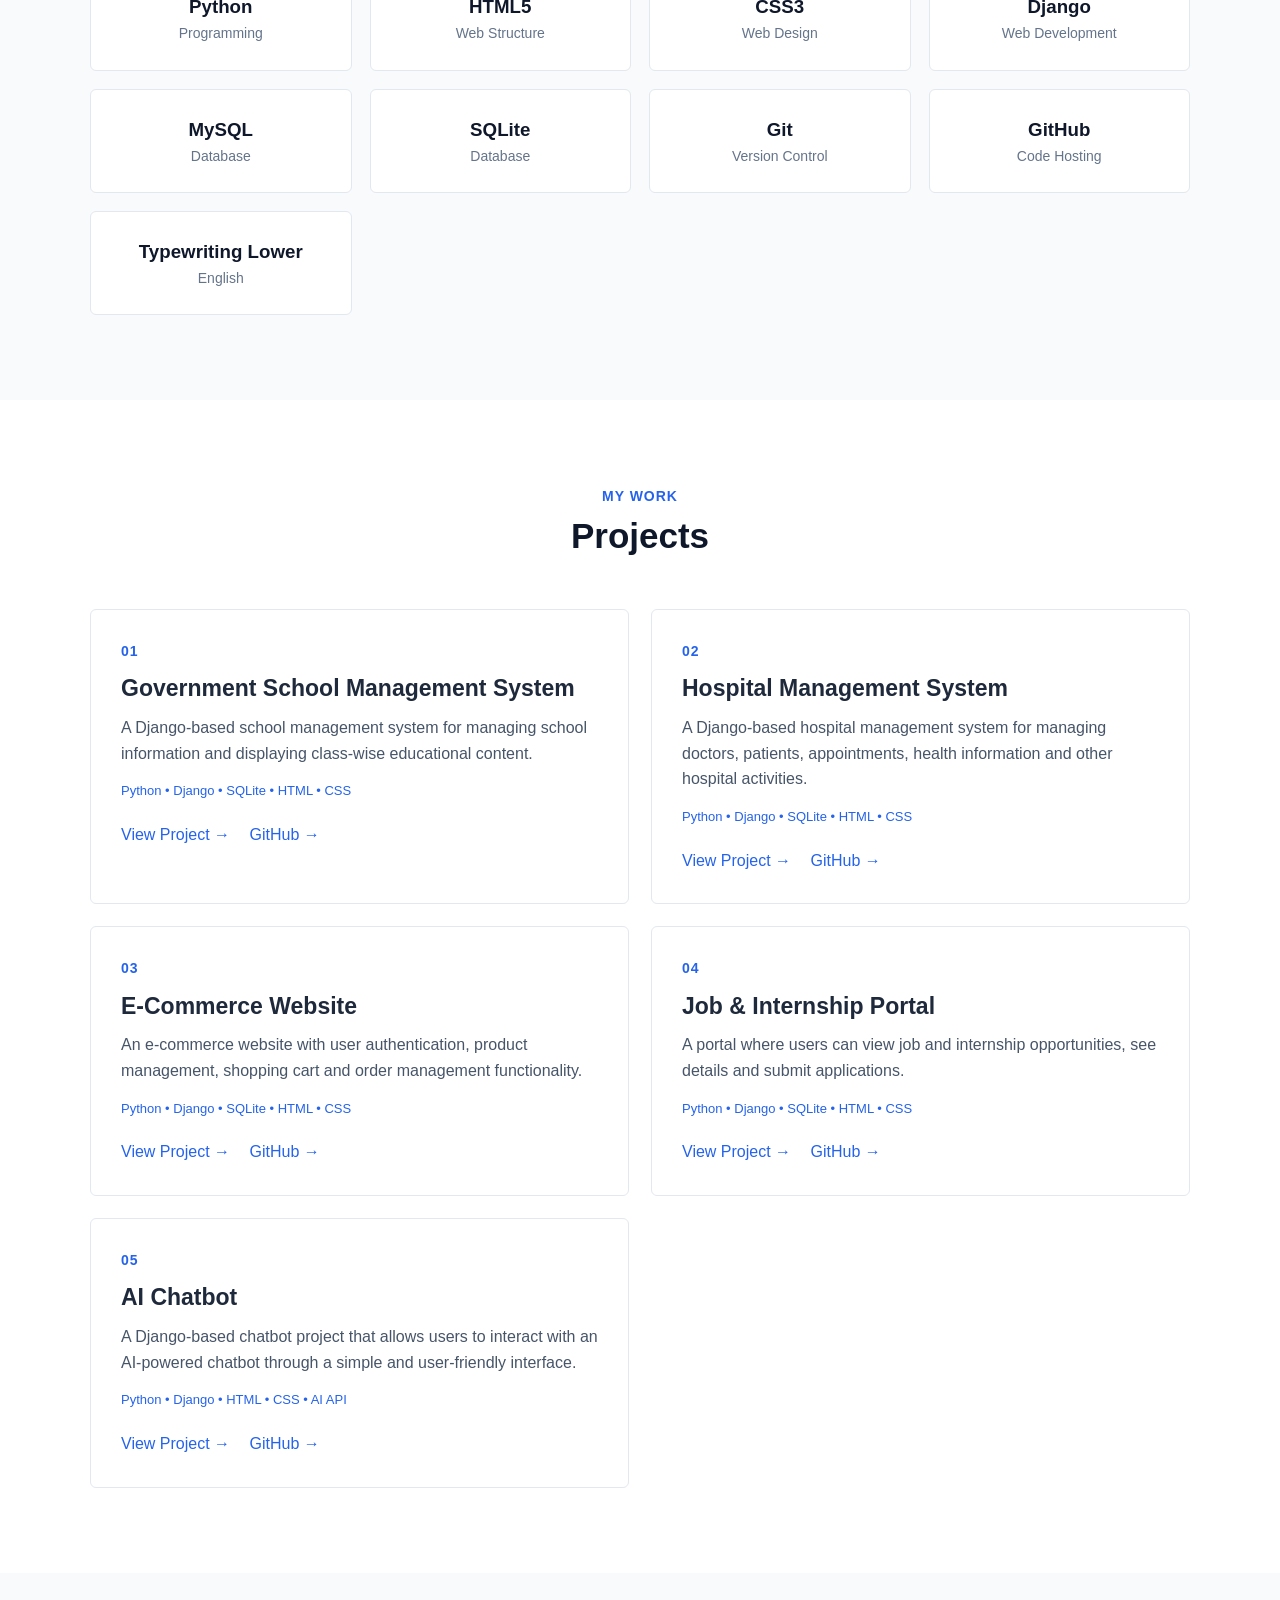
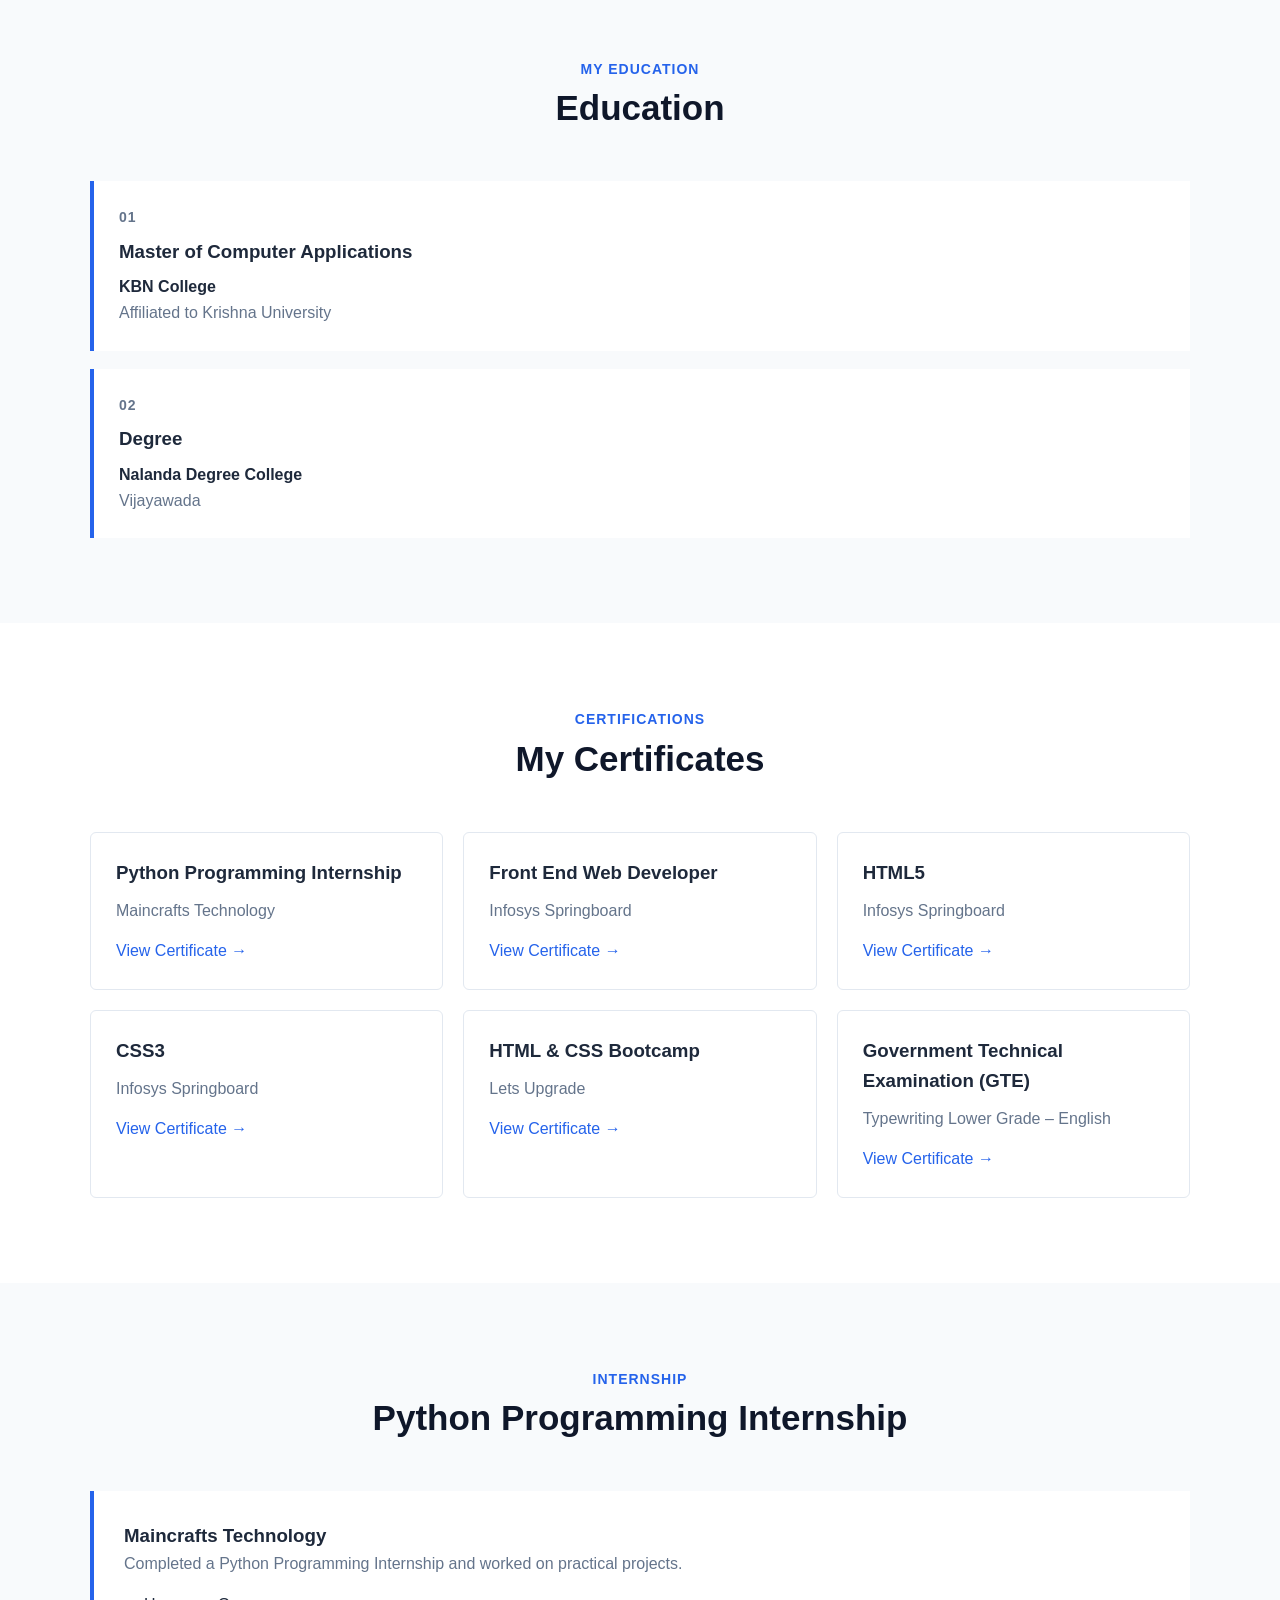
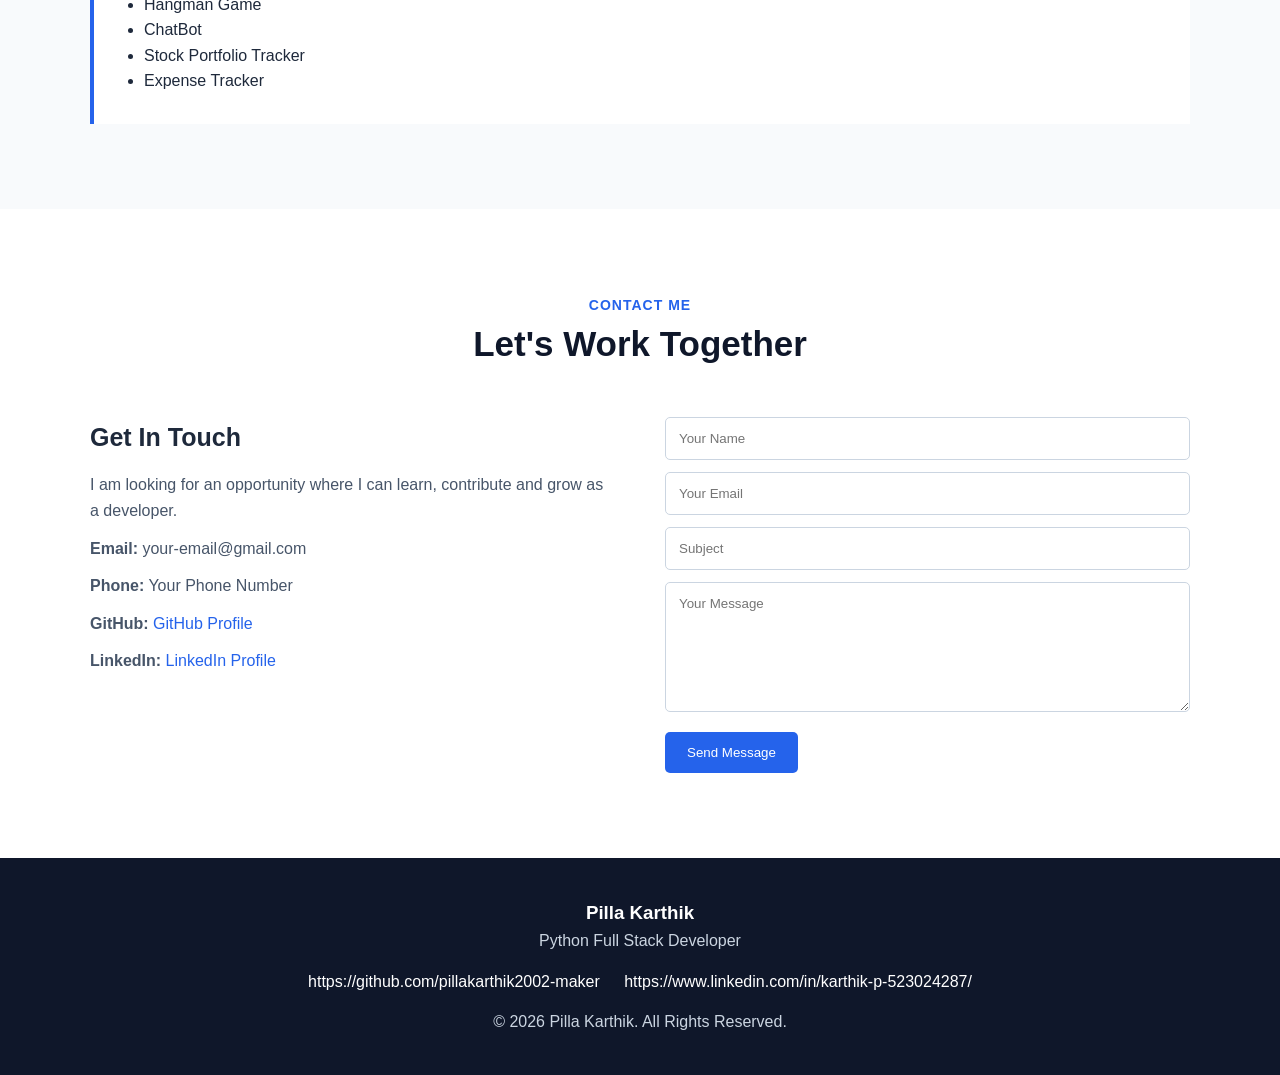
==== commit 3576b4d0: "Hide checkboxes for theme and menu" ====
--- a/index.html
+++ b/index.html
@@ -13,7 +13,7 @@
 <body>
 
     <!-- Dark and Light Theme -->
-    <input type="checkbox" id="theme">
+    <input type="checkbox" id="theme" style="display:none;">
 
     <div class="website">
 
@@ -25,21 +25,28 @@
                     <h2>Karthik<span>.</span></h2>
                 </div>
 
-                <input type="checkbox" id="menu">
+                <input type="checkbox" id="menu" style="display:none;">
 
                 <label for="menu" class="menu-button">
                     ☰
                 </label>
 
                 <nav>
-                    <a href="#home">Home</a>
-                    <a href="#about">About</a>
-                    <a href="#skills">Skills</a>
-                    <a href="#projects">Projects</a>
-                    <a href="#education">Education</a>
-                    <a href="#certifications">Certificates</a>
-                    <a href="#internship">Internship</a>
-                    <a href="#contact">Contact</a>
+                    <a href="#home" onclick="document.getElementById('menu').checked=false;">Home</a>
+
+                    <a href="#about" onclick="document.getElementById('menu').checked=false;">About</a>
+
+                    <a href="#skills" onclick="document.getElementById('menu').checked=false;">Skills</a>
+
+                    <a href="#projects" onclick="document.getElementById('menu').checked=false;">Projects</a>
+
+                    <a href="#education" onclick="document.getElementById('menu').checked=false;">Education</a>
+
+                    <a href="#certifications" onclick="document.getElementById('menu').checked=false;">Certificates</a>
+
+                    <a href="#internship" onclick="document.getElementById('menu').checked=false;">Internship</a>
+
+                    <a href="#contact" onclick="document.getElementById('menu').checked=false;">Contact</a>
                 </nav>
 
                 <label for="theme" class="theme-button">
--- a/style.css
+++ b/style.css
@@ -1,7 +1,15 @@
+/* =========================
+   RESET
+========================= */
 * {
     margin: 0;
     padding: 0;
     box-sizing: border-box;
+}
+
+#theme,
+#menu {
+    display: none !important;
 }
 
 html {
@@ -35,14 +43,20 @@
     border-bottom: 1px solid #e2e8f0;
     position: sticky;
     top: 0;
-    z-index: 10;
-}
+    z-index: 1000;
+}
+
+
+/* =========================
+   NAVBAR
+========================= */
 
 .navbar {
     min-height: 70px;
     display: flex;
     align-items: center;
     justify-content: space-between;
+    position: relative;
 }
 
 .logo {
@@ -66,6 +80,29 @@
 nav a:hover {
     color: #2563eb;
 }
+
+
+/* =========================
+   MENU
+========================= */
+
+#menu {
+    display: none;
+}
+#theme {
+    display: none;
+}
+
+.menu-button {
+    display: none;
+    font-size: 25px;
+    cursor: pointer;
+}
+
+
+/* =========================
+   THEME BUTTON
+========================= */
 
 .theme-button {
     border: 1px solid #cbd5e1;
@@ -75,17 +112,6 @@
     color: #0f172a;
 }
 
-#theme,
-#menu {
-    display: none;
-}
-
-.menu-button {
-    display: none;
-    font-size: 25px;
-    cursor: pointer;
-}
-
 
 /* =========================
    HERO
@@ -128,7 +154,7 @@
     margin-bottom: 15px;
 }
 
-.hero-text > p {
+.hero-text>p {
     color: #475569;
     max-width: 650px;
 }
@@ -163,8 +189,13 @@
     padding: 6px 12px;
     margin-right: 5px;
     border-radius: 4px;
-    font-size: 13px;
-}
+    font-size: 15px;
+}
+
+
+/* =========================
+   HERO IMAGE
+========================= */
 
 .hero-image {
     position: relative;
@@ -211,6 +242,11 @@
     bottom: 40px;
 }
 
+
+/* =========================
+   STATISTICS
+========================= */
+
 .statistics {
     display: grid;
     grid-template-columns: repeat(4, 1fr);
@@ -345,7 +381,7 @@
     margin: 8px 0;
 }
 
-.project > p:not(.number):not(.tools) {
+.project>p:not(.number):not(.tools) {
     color: #475569;
 }
 
@@ -519,90 +555,123 @@
    DARK THEME
 ========================= */
 
-#theme:checked ~ .website {
+#theme:checked~.website {
     background-color: #0f172a;
     color: #e2e8f0;
 }
 
-#theme:checked ~ .website header {
+#theme:checked~.website header {
     background-color: #0f172a;
     border-color: #334155;
 }
 
-#theme:checked ~ .website .logo,
-#theme:checked ~ .website nav a,
-#theme:checked ~ .website .theme-button,
-#theme:checked ~ .website .section-title h2,
-#theme:checked ~ .website .hero h1,
-#theme:checked ~ .website .hero h2,
-#theme:checked ~ .website .about-text h3,
-#theme:checked ~ .website .skill h3 {
+#theme:checked~.website .logo,
+#theme:checked~.website nav a,
+#theme:checked~.website .theme-button,
+#theme:checked~.website .section-title h2,
+#theme:checked~.website .hero h1,
+#theme:checked~.website .hero h2,
+#theme:checked~.website .about-text h3,
+#theme:checked~.website .skill h3 {
     color: #f8fafc;
 }
 
-#theme:checked ~ .website .hero,
-#theme:checked ~ .website .gray {
+#theme:checked~.website .hero,
+#theme:checked~.website .gray {
     background-color: #111827;
 }
 
-#theme:checked ~ .website .hero-text > p,
-#theme:checked ~ .website .about-text p,
-#theme:checked ~ .website .about-info p,
-#theme:checked ~ .website .project > p,
-#theme:checked ~ .website .contact-info p {
+#theme:checked~.website .hero-text>p,
+#theme:checked~.website .about-text p,
+#theme:checked~.website .about-info p,
+#theme:checked~.website .project>p,
+#theme:checked~.website .contact-info p {
     color: #cbd5e1;
 }
 
-#theme:checked ~ .website .about-info,
-#theme:checked ~ .website .skill,
-#theme:checked ~ .website .project,
-#theme:checked ~ .website .certificate,
-#theme:checked ~ .website .education-card,
-#theme:checked ~ .website .internship,
-#theme:checked ~ .website .stat,
-#theme:checked ~ .website .technology span,
-#theme:checked ~ .website .small-card {
+#theme:checked~.website .about-info,
+#theme:checked~.website .skill,
+#theme:checked~.website .project,
+#theme:checked~.website .certificate,
+#theme:checked~.website .education-card,
+#theme:checked~.website .internship,
+#theme:checked~.website .stat,
+#theme:checked~.website .technology span,
+#theme:checked~.website .small-card {
     background-color: #1e293b;
     border-color: #334155;
 }
 
-#theme:checked ~ .website form input,
-#theme:checked ~ .website form textarea {
+#theme:checked~.website form input,
+#theme:checked~.website form textarea {
     background-color: #1e293b;
     color: white;
     border-color: #475569;
 }
-
-
-/* =========================
-   MOBILE
+/* Dark mode mobile navigation */
+#theme:checked ~ .website nav {
+    background-color: #0f172a;
+    border-top-color: #334155;
+}
+
+#theme:checked ~ .website nav a {
+    color: #f8fafc;
+    border-bottom-color: #334155;
+}
+
+
+/* =========================
+   TABLET / MOBILE
 ========================= */
 
 @media (max-width: 850px) {
+
+    .navbar {
+        flex-wrap: wrap;
+        position: relative;
+    }
 
     .menu-button {
         display: block;
+        font-size: 25px;
+        cursor: pointer;
+    }
+
+    .theme-button {
+        margin-left: 10px;
     }
 
     nav {
         display: none;
-        position: absolute;
-        top: 70px;
-        left: 5%;
-        right: 5%;
+
+        width: 100%;
+
+        flex-direction: column;
+        gap: 0;
+
         background-color: white;
-        border: 1px solid #e2e8f0;
-        padding: 15px;
+
+        padding: 10px 0;
+
+        border-top: 1px solid #e2e8f0;
+    }
+
+    #menu:checked~nav {
+        display: flex;
     }
 
     nav a {
         display: block;
-        padding: 8px;
-    }
-
-    #menu:checked ~ nav {
-        display: block;
-    }
+        padding: 12px 20px;
+        border-bottom: 1px solid #e2e8f0;
+    }
+
+    nav a:last-child {
+        border-bottom: none;
+    }
+
+
+    /* Main content */
 
     .hero-content,
     .about-content,
@@ -631,7 +700,97 @@
     }
 }
 
-@media (max-width: 550px) {
+
+/* =========================
+   SMALL MOBILE
+========================= */
+
+@media (max-width: 600px) {
+
+    .navbar {
+        min-height: 60px;
+
+        display: grid;
+        grid-template-columns: 1fr auto auto;
+
+        align-items: center;
+
+        position: relative;
+    }
+
+    .logo {
+        grid-column: 1;
+    }
+
+    .logo h2 {
+        font-size: 24px;
+    }
+
+    .menu-button {
+        grid-column: 2;
+
+        display: block;
+
+        font-size: 24px;
+
+        cursor: pointer;
+
+        margin-right: 15px;
+    }
+
+    .theme-button {
+        grid-column: 3;
+
+        margin: 0;
+
+        font-size: 14px;
+
+        padding: 6px 8px;
+    }
+
+
+    /* Mobile navigation */
+
+    nav {
+        grid-column: 1 / -1;
+
+        position: static;
+
+        display: none;
+
+        width: 100%;
+
+        flex-direction: column;
+
+        gap: 0;
+
+        background-color: white;
+
+        border-top: 1px solid #e2e8f0;
+
+        padding: 5px 0;
+
+        box-shadow: none;
+    }
+
+    #menu:checked~nav {
+        display: flex;
+    }
+
+    nav a {
+        display: block;
+
+        padding: 10px 20px;
+
+        border-bottom: 1px solid #e2e8f0;
+    }
+
+    nav a:last-child {
+        border-bottom: none;
+    }
+
+
+    /* Hero */
 
     .hero h1 {
         font-size: 40px;
@@ -645,6 +804,9 @@
         width: 230px;
         height: 230px;
     }
+
+
+    /* One column */
 
     .skills,
     .projects,
@@ -653,7 +815,49 @@
         grid-template-columns: 1fr;
     }
 
+
+    /* Hide floating cards */
+
     .small-card {
         display: none;
     }
 }
+
+
+/* =========================
+   VERY SMALL MOBILE
+========================= */
+
+@media (max-width: 400px) {
+
+    .container {
+        width: 92%;
+    }
+
+    .logo h2 {
+        font-size: 22px;
+    }
+
+    .menu-button {
+        font-size: 23px;
+        margin-right: 10px;
+    }
+
+    .theme-button {
+        font-size: 13px;
+        padding: 5px 7px;
+    }
+
+    nav a {
+        padding: 9px 15px;
+        font-size: 14px;
+    }
+
+    .hero h1 {
+        font-size: 34px;
+    }
+
+    .hero h2 {
+        font-size: 20px;
+    }
+}
